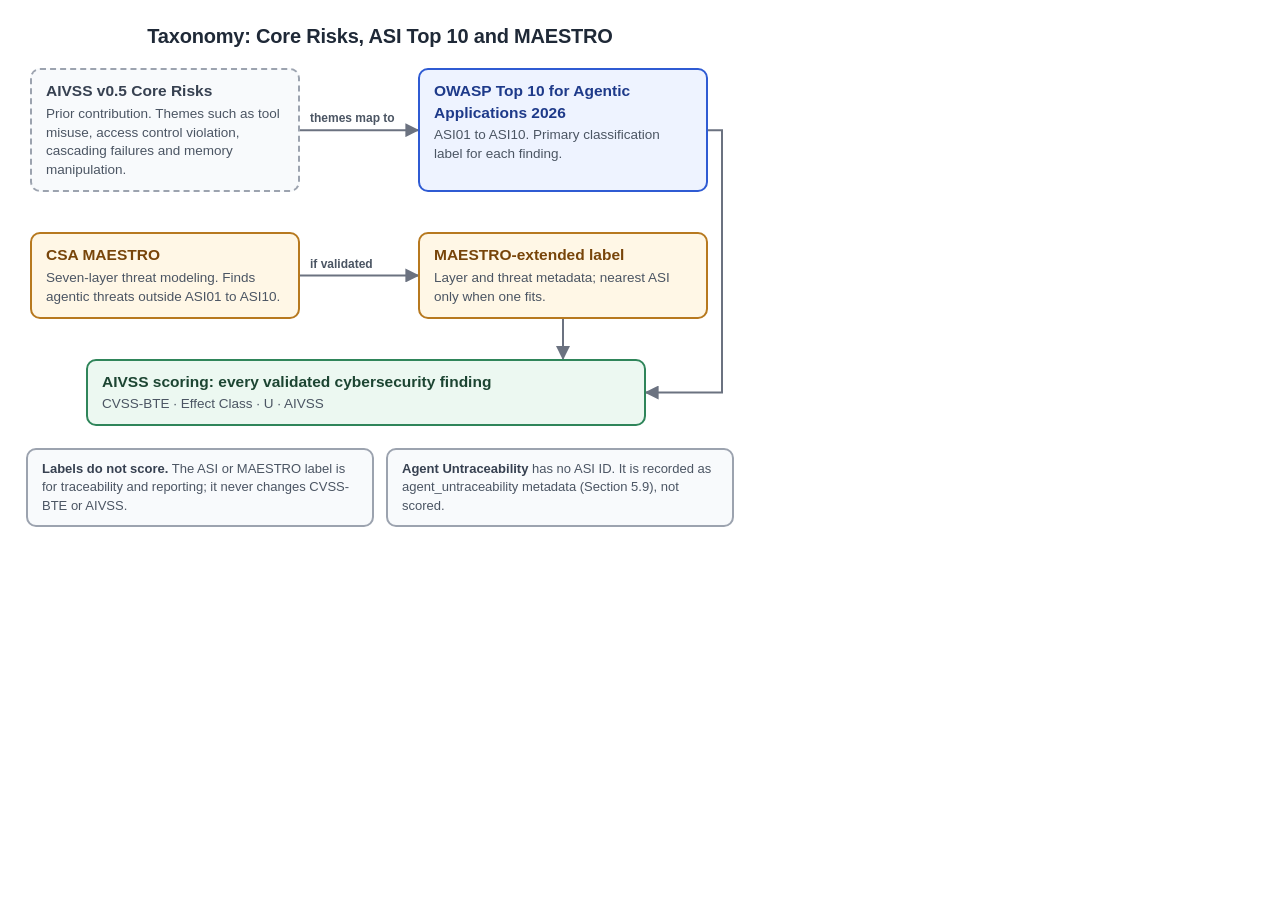
==== docs/assets/figures/src/fig3-taxonomy.html @ fc91cafe "Add redrawn figures 1-6 for the condensed specification Figures now match the condensed spec: AIVSS " ====
<!doctype html><html><head><meta charset="utf-8"><link rel="stylesheet" href="_base.css">
<style>
.row{display:grid;grid-template-columns:270px 290px;column-gap:118px;justify-content:start;margin-bottom:40px;padding-left:4px}
.score{width:560px;margin:0 0 22px 60px}
.notes{display:grid;grid-template-columns:1fr 1fr;gap:12px}
.notes .d{font-size:13px}
</style></head><body><div id="fig">
<h1>Taxonomy: Core Risks, ASI Top 10 and MAESTRO</h1>
<div class="row">
 <div class="box note" id="core"><div class="t">AIVSS v0.5 Core Risks</div><div class="d">Prior contribution. Themes such as tool misuse, access control violation, cascading failures and memory manipulation.</div></div>
 <div class="box blue" id="asi"><div class="t">OWASP Top 10 for Agentic Applications 2026</div><div class="d">ASI01 to ASI10. Primary classification label for each finding.</div></div>
</div>
<div class="row">
 <div class="box amber" id="mae"><div class="t">CSA MAESTRO</div><div class="d">Seven-layer threat modeling. Finds agentic threats outside ASI01 to ASI10.</div></div>
 <div class="box amber" id="ext"><div class="t">MAESTRO-extended label</div><div class="d">Layer and threat metadata; nearest ASI only when one fits.</div></div>
</div>
<div class="box green score" id="sc"><div class="t">AIVSS scoring: every validated cybersecurity finding</div><div class="d">CVSS-BTE · Effect Class · U · AIVSS</div></div>
<div class="notes">
 <div class="box solid-note"><div class="d"><b style="color:#374151">Labels do not score.</b> The ASI or MAESTRO label is for traceability and reporting; it never changes CVSS-BTE or AIVSS.</div></div>
 <div class="box solid-note"><div class="d"><b style="color:#374151">Agent Untraceability</b> has no ASI ID. It is recorded as agent_untraceability metadata (Section 5.9), not scored.</div></div>
</div>
</div>
<script>
window.WIRES=[
 ['core','right','asi','left',{straight:true,label:'themes map to',at:'start'}],
 ['mae','right','ext','left',{straight:true,label:'if validated',at:'start'}],
 ['asi','right','sc','right',{mid:722}],
 ['ext','bottom','sc','top',{straight:true}],
];
</script><script src="_wires.js"></script></body></html>
---- docs/assets/figures/src/_base.css ----
:root{
  --ink:#1f2937; --muted:#4b5563; --line:#6b7280;
  --b-bd:#2f5bd3; --b-bg:#eef3ff; --b-tt:#1e3a8a;
  --a-bd:#b7791f; --a-bg:#fff7e6; --a-tt:#78450a;
  --g-bd:#2f855a; --g-bg:#ecf8f1; --g-tt:#1c4532;
  --r-bd:#c2410c; --r-bg:#fff1ea; --r-tt:#7c2d12;
  --n-bd:#9ca3af; --n-bg:#f8fafc; --n-tt:#374151;
}
*{box-sizing:border-box;margin:0;padding:0}
html,body{background:#ffffff}
body{font-family:"Inter",Arial,sans-serif;color:var(--ink);font-size:14px;line-height:1.4;width:760px}
#fig{position:relative;padding:22px 26px 24px;background:#fff;width:760px}
h1{font-size:20px;font-weight:700;text-align:center;margin-bottom:18px;letter-spacing:-0.2px}
.box{border:2px solid;border-radius:10px;padding:10px 14px;position:relative;z-index:2}
.box .t{font-weight:700;font-size:15.5px;margin-bottom:3px}
.box .d{color:var(--muted);font-size:13.5px}
.blue{border-color:var(--b-bd);background:var(--b-bg)} .blue .t{color:var(--b-tt)}
.amber{border-color:var(--a-bd);background:var(--a-bg)} .amber .t{color:var(--a-tt)}
.green{border-color:var(--g-bd);background:var(--g-bg)} .green .t{color:var(--g-tt)}
.red{border-color:var(--r-bd);background:var(--r-bg)} .red .t{color:var(--r-tt)}
.note{border-color:var(--n-bd);background:var(--n-bg);border-style:dashed} .note .t{color:var(--n-tt)}
.solid-note{border-color:var(--n-bd);background:var(--n-bg)}
code,.mono{font-family:"DejaVu Sans Mono",monospace;font-size:12.5px}
.lbl{position:absolute;font-size:12px;color:var(--muted);background:#fff;padding:0 4px;z-index:3;white-space:nowrap;font-weight:600}
svg.wires{position:absolute;left:0;top:0;z-index:1;overflow:visible;pointer-events:none}
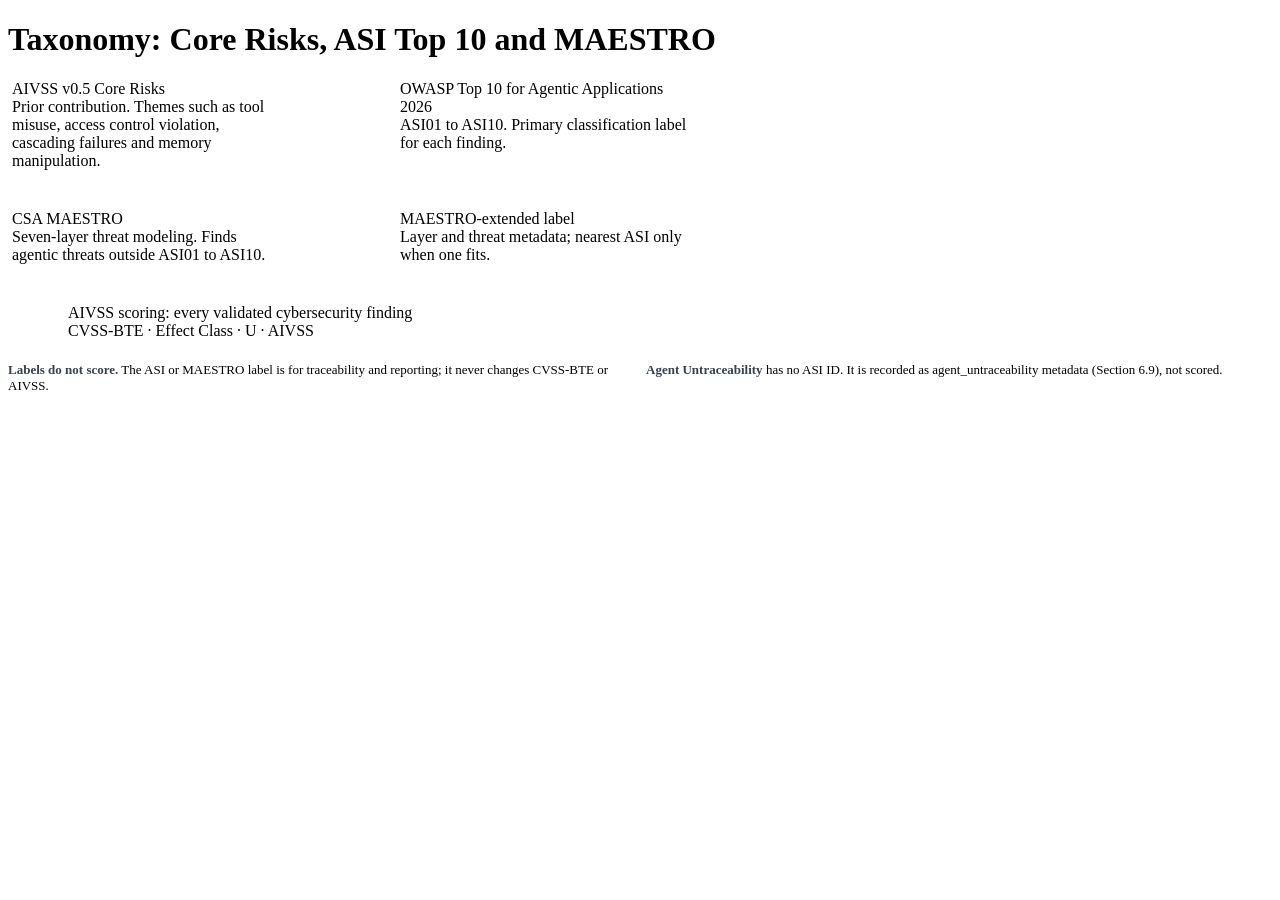
==== commit 406f6915: "Temp: figure 3 with Section 6.9 reference" ====
--- a/docs/assets/figures/src/fig3-taxonomy.html
+++ b/docs/assets/figures/src/fig3-taxonomy.html
@@ -17,7 +17,7 @@
 <div class="box green score" id="sc"><div class="t">AIVSS scoring: every validated cybersecurity finding</div><div class="d">CVSS-BTE · Effect Class · U · AIVSS</div></div>
 <div class="notes">
  <div class="box solid-note"><div class="d"><b style="color:#374151">Labels do not score.</b> The ASI or MAESTRO label is for traceability and reporting; it never changes CVSS-BTE or AIVSS.</div></div>
- <div class="box solid-note"><div class="d"><b style="color:#374151">Agent Untraceability</b> has no ASI ID. It is recorded as agent_untraceability metadata (Section 5.9), not scored.</div></div>
+ <div class="box solid-note"><div class="d"><b style="color:#374151">Agent Untraceability</b> has no ASI ID. It is recorded as agent_untraceability metadata (Section 6.9), not scored.</div></div>
 </div>
 </div>
 <script>
